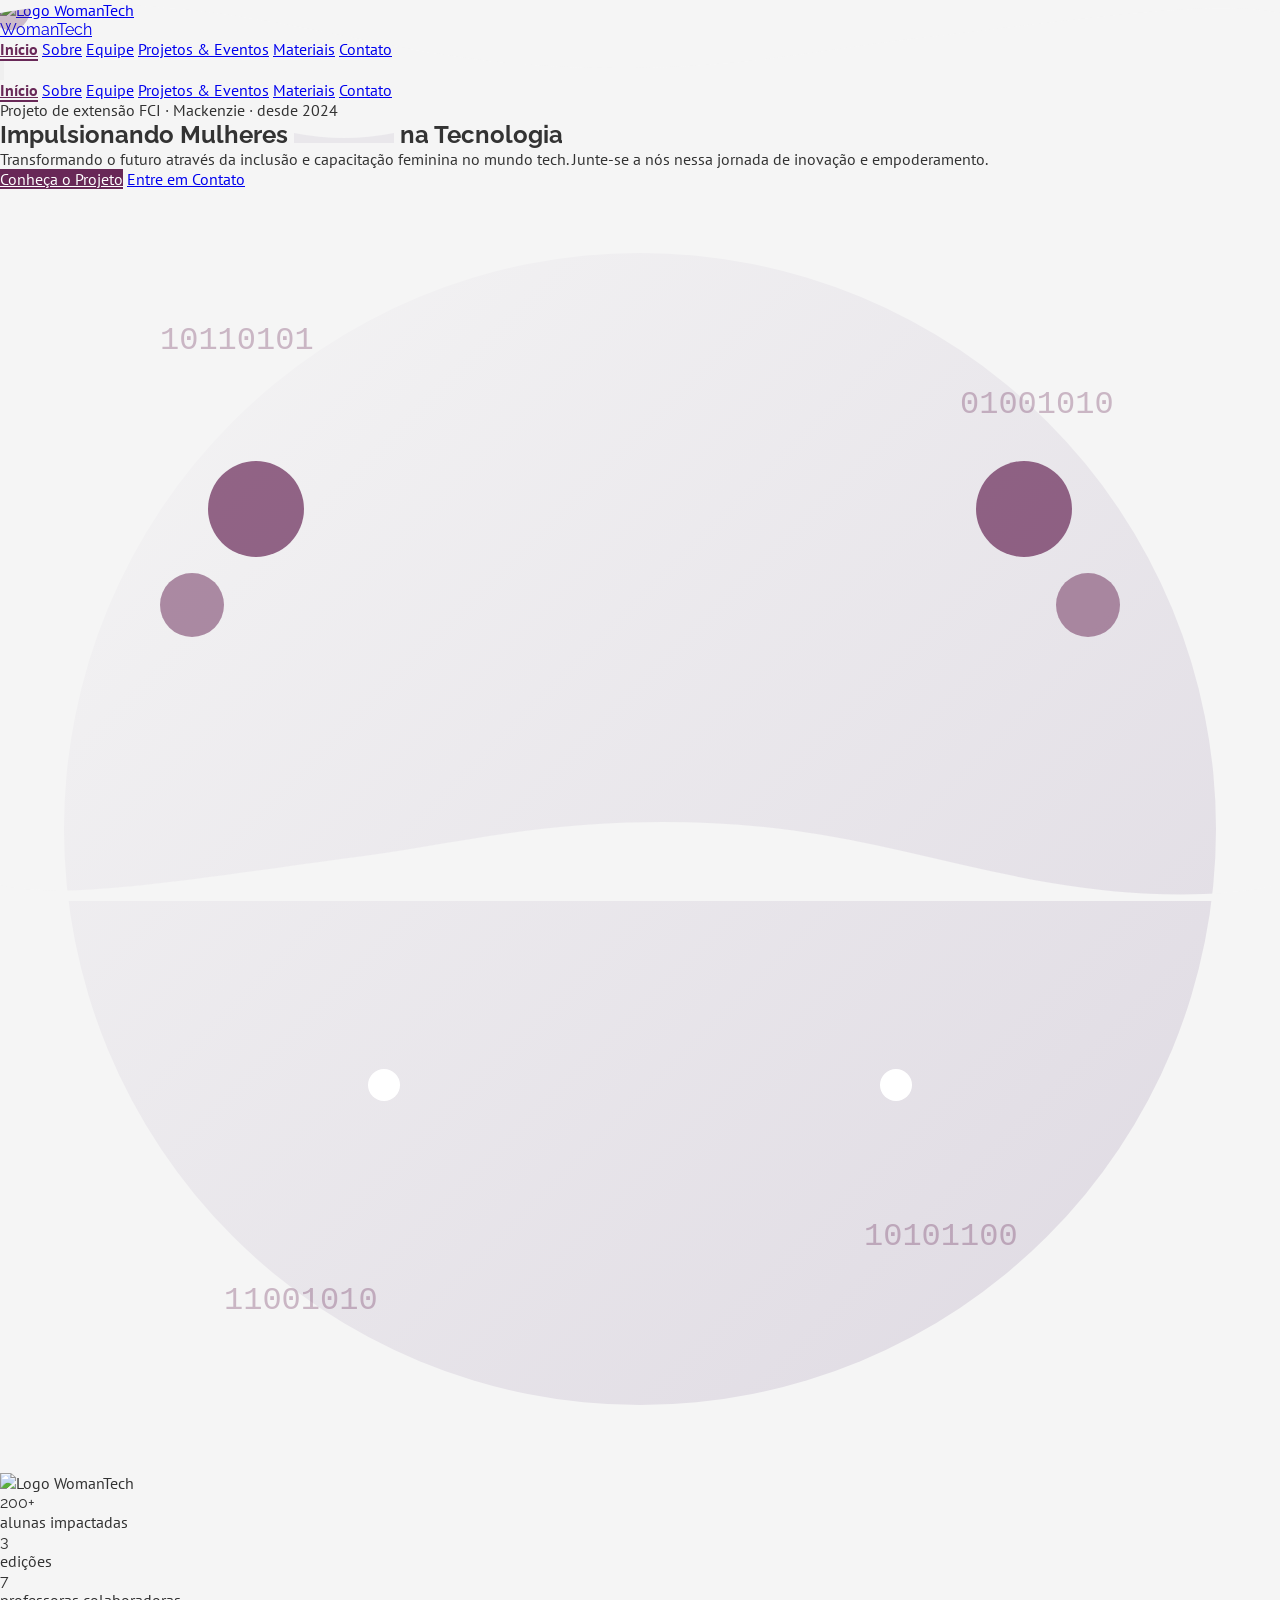
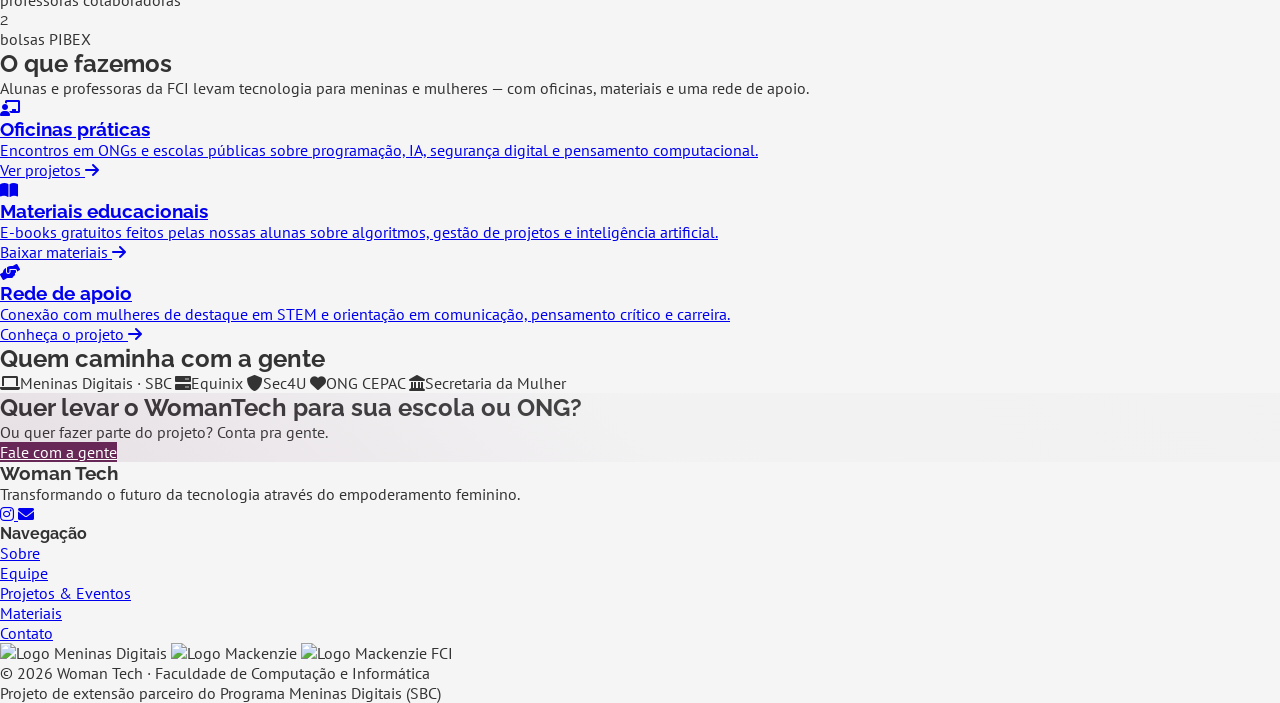
==== index.html @ 576994d5 "Nova estrutura do site: páginas separadas (Início, Sobre, Equipe, Projetos & Eventos, Materiais, Con" ====
<!DOCTYPE html>
<html lang="pt-BR">
<head>
    <meta charset="UTF-8">
    <meta name="viewport" content="width=device-width, initial-scale=1.0">
    <title>Woman Tech - Impulsionando Mulheres na Tecnologia</title>
    <meta name="description" content="O WomanTech é um projeto de extensão da FCI-Mackenzie, parceiro do Meninas Digitais (SBC), que desperta o interesse de meninas e mulheres pela tecnologia.">

    <link rel="apple-touch-icon" sizes="180x180" href="assets/favicon/apple-touch-icon.png">
    <link rel="icon" type="image/png" sizes="32x32" href="assets/favicon/favicon-32x32.png">
    <link rel="icon" type="image/png" sizes="16x16" href="assets/favicon/favicon-16x16.png">

    <link href="https://fonts.googleapis.com/css2?family=PT+Sans:wght@400;700&family=Raleway:wght@300;400;600;700&display=swap" rel="stylesheet">
    <link href="https://cdnjs.cloudflare.com/ajax/libs/font-awesome/6.0.0-beta3/css/all.min.css" rel="stylesheet">
    <script src="https://cdn.tailwindcss.com"></script>
    <link rel="stylesheet" href="css/style.css">
    <script src="js/script.js"></script>
</head>

<body data-page="inicio">
    <div id="header"></div>

    <main>
    <section id="home" class="relative min-h-screen flex items-center pt-16 overflow-hidden bg-gradient-to-br from-[#682857] to-[#8d5e81]">
        <div class="blob bg-[#Ded9e2] w-96 h-96 top-20 left-20 animate-pulse"></div>
        <div class="blob bg-[#8d5e81] w-80 h-80 bottom-20 right-20 animate-pulse" style="animation-delay: 2s;"></div>

        <div class="container mx-auto px-4 py-16 flex flex-col md:flex-row items-center justify-between relative z-10">
            <div class="md:w-1/2 text-white mb-10 md:mb-0">
                <span class="inline-block bg-white/15 text-white text-sm font-bold px-4 py-1 rounded-full mb-6">Projeto de extensão FCI · Mackenzie · desde 2024</span>
                <h1 class="text-4xl md:text-6xl font-bold mb-6 leading-tight">
                    Impulsionando
                    <span class="text-[#F5f5f5] relative">
                        Mulheres
                        <svg class="absolute -bottom-2 left-0 w-full" height="10" viewBox="0 0 100 10" preserveAspectRatio="none">
                            <path d="M0,0 Q50,10 100,0 L100,10 L0,10 Z" fill="#Ded9e2" opacity="0.5"></path>
                        </svg>
                    </span>
                    na Tecnologia
                </h1>
                <p class="text-lg md:text-xl mb-8 opacity-90">
                    Transformando o futuro através da inclusão e capacitação feminina no mundo tech.
                    Junte-se a nós nessa jornada de inovação e empoderamento.
                </p>
                <div class="flex flex-wrap gap-4">
                    <a href="sobre.html" class="btn-primary px-8 py-3 rounded-full font-bold">Conheça o Projeto</a>
                    <a href="contato.html" class="bg-transparent border-2 border-white text-white px-8 py-3 rounded-full font-bold hover:bg-white hover:text-[#682857] transition duration-300">Entre em Contato</a>
                </div>
            </div>

            <div class="md:w-1/2 flex justify-center">
                <div class="relative w-[320px] h-[320px] md:w-[400px] md:h-[400px] flex items-center justify-center">
                    <svg class="absolute top-0 left-0 z-0 w-full h-full" viewBox="0 0 400 400" xmlns="http://www.w3.org/2000/svg" aria-hidden="true">
                        <defs>
                            <linearGradient id="grad1" x1="0%" y1="0%" x2="100%" y2="100%">
                                <stop offset="0%" style="stop-color:#F5f5f5;stop-opacity:1"></stop>
                                <stop offset="100%" style="stop-color:#Ded9e2;stop-opacity:1"></stop>
                            </linearGradient>
                        </defs>
                        <circle cx="200" cy="200" r="180" fill="url(#grad1)"></circle>
                        <circle cx="120" cy="280" r="5" fill="white"></circle>
                        <circle cx="280" cy="280" r="5" fill="white"></circle>
                        <circle cx="320" cy="100" r="15" fill="#682857" opacity="0.7"></circle>
                        <circle cx="340" cy="130" r="10" fill="#8d5e81" opacity="0.7"></circle>
                        <circle cx="80" cy="100" r="15" fill="#682857" opacity="0.7"></circle>
                        <circle cx="60" cy="130" r="10" fill="#8d5e81" opacity="0.7"></circle>
                        <text x="50" y="50" font-family="monospace" font-size="10" fill="#682857" opacity="0.3">10110101</text>
                        <text x="300" y="70" font-family="monospace" font-size="10" fill="#682857" opacity="0.3">01001010</text>
                        <text x="70" y="350" font-family="monospace" font-size="10" fill="#682857" opacity="0.3">11001010</text>
                        <text x="270" y="330" font-family="monospace" font-size="10" fill="#682857" opacity="0.3">10101100</text>
                    </svg>
                    <div class="absolute top-1/2 left-1/2 transform -translate-x-1/2 -translate-y-1/2 z-10">
                        <img src="assets/icons/Variação_logo_elíptica_fundo_branco-removebg-preview.png" alt="Logo WomanTech" class="w-40 h-40 md:w-48 md:h-48 object-contain">
                    </div>
                    <div class="absolute top-0 left-0 w-full h-full z-0">
                        <div class="absolute w-16 h-16 rounded-full bg-[#682857] opacity-20 animate-ping" style="top: 20%; left: 70%; animation-duration: 3s;"></div>
                        <div class="absolute w-12 h-12 rounded-full bg-[#8d5e81] opacity-20 animate-ping" style="top: 60%; left: 20%; animation-duration: 4s;"></div>
                        <div class="absolute w-8 h-8 rounded-full bg-[#Ded9e2] opacity-20 animate-ping" style="top: 40%; left: 40%; animation-duration: 5s;"></div>
                    </div>
                </div>
            </div>
        </div>
        <div class="hero-wave">
            <svg data-name="Layer 1" xmlns="http://www.w3.org/2000/svg" viewBox="0 0 1200 120" preserveAspectRatio="none">
                <path d="M321.39,56.44c58-10.79,114.16-30.13,172-41.86,82.39-16.72,168.19-17.73,250.45-.39C823.78,31,906.67,72,985.66,92.83c70.05,18.48,146.53,26.09,214.34,3V120H0V95.8C57.32,118.92,163.89,91.2,321.39,56.44Z" class="shape-fill"></path>
            </svg>
        </div>
    </section>

    <!-- NÚMEROS -->
    <section class="relative z-10 -mt-6 pb-10">
        <div class="container mx-auto px-4">
            <div class="bg-white rounded-2xl shadow-lg grid grid-cols-2 md:grid-cols-4 divide-y md:divide-y-0 md:divide-x divide-gray-100">
                <div class="p-8 text-center"><div class="text-4xl md:text-5xl font-bold text-[#682857]" style="font-family:'Raleway',sans-serif">200+</div><p class="text-gray-600 mt-1">alunas impactadas</p></div>
                <div class="p-8 text-center"><div class="text-4xl md:text-5xl font-bold text-[#682857]" style="font-family:'Raleway',sans-serif">3</div><p class="text-gray-600 mt-1">edições</p></div>
                <div class="p-8 text-center"><div class="text-4xl md:text-5xl font-bold text-[#682857]" style="font-family:'Raleway',sans-serif">7</div><p class="text-gray-600 mt-1">professoras colaboradoras</p></div>
                <div class="p-8 text-center"><div class="text-4xl md:text-5xl font-bold text-[#682857]" style="font-family:'Raleway',sans-serif">2</div><p class="text-gray-600 mt-1">bolsas PIBEX</p></div>
            </div>
        </div>
    </section>

    <!-- O QUE FAZEMOS -->
    <section class="py-20">
        <div class="container mx-auto px-4">
            <div class="text-center mb-16">
                <h2 class="text-4xl font-bold text-[#682857] mb-4">O que fazemos</h2>
                <div class="w-24 h-1 bg-[#8d5e81] mx-auto rounded-full mb-6"></div>
                <p class="text-lg text-gray-600 max-w-3xl mx-auto">Alunas e professoras da FCI levam tecnologia para meninas e mulheres — com oficinas, materiais e uma rede de apoio.</p>
            </div>
            <div class="grid grid-cols-1 md:grid-cols-3 gap-8">
                <a href="projetos.html" class="card reveal bg-white p-8 rounded-xl shadow-md relative block">
                    <div class="text-4xl text-[#682857] mb-4"><i class="fas fa-chalkboard-teacher"></i></div>
                    <h3 class="text-xl font-bold mb-2">Oficinas práticas</h3>
                    <p class="text-gray-600 mb-4">Encontros em ONGs e escolas públicas sobre programação, IA, segurança digital e pensamento computacional.</p>
                    <span class="text-[#682857] font-bold">Ver projetos <i class="fas fa-arrow-right ml-1"></i></span>
                </a>
                <a href="materiais.html" class="card reveal bg-white p-8 rounded-xl shadow-md relative block">
                    <div class="text-4xl text-[#682857] mb-4"><i class="fas fa-book-open"></i></div>
                    <h3 class="text-xl font-bold mb-2">Materiais educacionais</h3>
                    <p class="text-gray-600 mb-4">E-books gratuitos feitos pelas nossas alunas sobre algoritmos, gestão de projetos e inteligência artificial.</p>
                    <span class="text-[#682857] font-bold">Baixar materiais <i class="fas fa-arrow-right ml-1"></i></span>
                </a>
                <a href="sobre.html" class="card reveal bg-white p-8 rounded-xl shadow-md relative block">
                    <div class="text-4xl text-[#682857] mb-4"><i class="fas fa-hands-helping"></i></div>
                    <h3 class="text-xl font-bold mb-2">Rede de apoio</h3>
                    <p class="text-gray-600 mb-4">Conexão com mulheres de destaque em STEM e orientação em comunicação, pensamento crítico e carreira.</p>
                    <span class="text-[#682857] font-bold">Conheça o projeto <i class="fas fa-arrow-right ml-1"></i></span>
                </a>
            </div>
        </div>
    </section>

    <!-- PARCEIROS -->
    <section class="pb-20">
        <div class="container mx-auto px-4 text-center">
            <h2 class="text-2xl font-bold text-[#682857] mb-8">Quem caminha com a gente</h2>
            <div class="flex flex-wrap justify-center gap-4">
                <span class="bg-white shadow-sm rounded-full px-6 py-3 font-bold text-gray-700"><i class="fas fa-laptop text-[#682857] mr-2"></i>Meninas Digitais · SBC</span>
                <span class="bg-white shadow-sm rounded-full px-6 py-3 font-bold text-gray-700"><i class="fas fa-server text-[#682857] mr-2"></i>Equinix</span>
                <span class="bg-white shadow-sm rounded-full px-6 py-3 font-bold text-gray-700"><i class="fas fa-shield-alt text-[#682857] mr-2"></i>Sec4U</span>
                <span class="bg-white shadow-sm rounded-full px-6 py-3 font-bold text-gray-700"><i class="fas fa-heart text-[#682857] mr-2"></i>ONG CEPAC</span>
                <span class="bg-white shadow-sm rounded-full px-6 py-3 font-bold text-gray-700"><i class="fas fa-landmark text-[#682857] mr-2"></i>Secretaria da Mulher</span>
            </div>
        </div>
    </section>

    <!-- CHAMADA -->
    <section class="pb-10">
        <div class="container mx-auto px-4">
            <div class="animated-bg bg-white rounded-2xl shadow-lg p-10 md:p-14 flex flex-col md:flex-row items-center justify-between gap-6">
                <div class="relative z-10">
                    <h2 class="text-3xl font-bold text-[#682857] mb-2">Quer levar o WomanTech para sua escola ou ONG?</h2>
                    <p class="text-gray-600 text-lg">Ou quer fazer parte do projeto? Conta pra gente.</p>
                </div>
                <a href="contato.html" class="btn-primary relative z-10 px-8 py-3 rounded-full font-bold whitespace-nowrap">Fale com a gente</a>
            </div>
        </div>
    </section>
    </main>

    <div id="footer"></div>
</body>
</html>
---- css/style.css ----
:root {
    --primary: #682857;
    --secondary: #8d5e81;
    --light-gray: #D3d3d3;
    --lighter-gray: #Ded9e2;
    --white-gray: #F5f5f5;
}

* {
    margin: 0;
    padding: 0;
    box-sizing: border-box;
}

body {
    font-family: 'PT Sans', sans-serif;
    background-color: var(--white-gray);
    color: #333;
    overflow-x: hidden;
    min-height: 100vh;
}

h1, h2, h3, h4, h5, h6 {
    font-family: 'Raleway', sans-serif;
    font-weight: 700;
}

.hero-wave {
    position: absolute;
    bottom: -1px;
    left: 0;
    width: 100%;
    overflow: visible;
    line-height: 0;
    z-index: 1;
}

.hero-wave svg {
    position: relative;
    display: block;
    width: 100%;
    height: 80px;
}

.hero-wave .shape-fill {
    fill: var(--white-gray);
}

.blob {
    position: absolute;
    z-index: 0;
    border-radius: 50%;
    filter: blur(40px);
    opacity: 0.6;
}

/* ── Navegação ───────────────────────────── */
.nav-link {
    position: relative;
    transition: all 0.3s ease;
}

.nav-link::after {
    content: '';
    position: absolute;
    width: 0;
    height: 2px;
    bottom: -2px;
    left: 0;
    background-color: var(--primary);
    transition: width 0.3s ease;
}

.nav-link:hover::after,
.nav-link.active::after {
    width: 100%;
}

.nav-link.active {
    color: var(--primary);
    font-weight: 700;
}

/* ── Cards ───────────────────────────────── */
.card {
    transition: all 0.3s ease;
    overflow: hidden;
}

.card:hover {
    transform: translateY(-10px);
    box-shadow: 0 15px 30px rgba(104, 40, 87, 0.2);
}

.card::before {
    content: '';
    position: absolute;
    top: -10px;
    left: -10px;
    width: 40px;
    height: 40px;
    border-radius: 50%;
    background-color: var(--primary);
    opacity: 0.1;
    z-index: 0;
    transition: all 0.5s ease;
}

.card:hover::before {
    transform: scale(10);
    opacity: 0.05;
}

.card > * {
    position: relative;
    z-index: 1;
}

.team-card {
    width: 15rem;
    transition: all 0.3s ease;
}

.team-card:hover {
    transform: translateY(-5px);
}

.team-card .overlay {
    position: absolute;
    bottom: 0;
    left: 0;
    right: 0;
    background: linear-gradient(to top, rgba(104, 40, 87, 0.92), transparent);
    overflow: hidden;
    width: 100%;
    height: 0;
    transition: .5s ease;
}

.team-card:hover .overlay,
.team-card:focus-within .overlay {
    height: 100%;
}

.social-icon {
    transition: all 0.3s ease;
}

.social-icon:hover {
    transform: translateY(-5px);
}

.animated-bg {
    position: relative;
    overflow: hidden;
}

.animated-bg::before {
    content: '';
    position: absolute;
    top: -50%;
    left: -50%;
    width: 200%;
    height: 200%;
    background: linear-gradient(45deg,
        rgba(141, 94, 129, 0.1) 0%,
        rgba(104, 40, 87, 0.1) 25%,
        rgba(222, 217, 226, 0.1) 50%,
        rgba(211, 211, 211, 0.1) 75%,
        rgba(245, 245, 245, 0.1) 100%);
    animation: rotate 10s linear infinite;
    z-index: 0;
}

@keyframes rotate {
    0% { transform: rotate(0deg); }
    100% { transform: rotate(360deg); }
}

.btn-primary {
    background-color: var(--primary);
    color: white;
    transition: all 0.3s ease;
    position: relative;
    overflow: hidden;
    z-index: 1;
}

.btn-primary::before {
    content: '';
    position: absolute;
    top: 0;
    left: -100%;
    width: 100%;
    height: 100%;
    background: linear-gradient(90deg, transparent, rgba(255,255,255,0.2), transparent);
    transition: all 0.6s ease;
    z-index: -1;
}

.btn-primary:hover::before {
    left: 100%;
}

.btn-primary:hover {
    background-color: var(--secondary);
    transform: translateY(-3px);
    box-shadow: 0 10px 20px rgba(104, 40, 87, 0.3);
}

.project-card {
    background: #fff;
    transition: all 0.3s ease;
    overflow: hidden;
}

.project-card:hover {
    transform: translateY(-5px);
    box-shadow: 0 15px 30px rgba(104, 40, 87, 0.18);
}

.project-card img {
    transition: all 0.5s ease;
}

.project-card:hover img {
    transform: scale(1.06);
}

.publication-card {
    transition: all 0.3s ease;
}

.publication-card:hover {
    transform: translateY(-5px);
    box-shadow: 0 10px 20px rgba(104, 40, 87, 0.2);
}

.contact-icon {
    transition: all 0.3s ease;
}

.contact-icon:hover {
    transform: scale(1.1);
    color: var(--primary);
}

.footer-wave {
    position: absolute;
    top: -1px;
    left: 0;
    width: 100%;
    overflow: visible;
    line-height: 0;
    transform: rotate(180deg);
}

.footer-wave svg {
    position: relative;
    display: block;
    width: 100%;
    height: 70px;
}

.footer-wave .shape-fill {
    fill: var(--white-gray);
}

/* ── Filtros (Equipe / Projetos) ──────────── */
.filter-btn {
    background: #fff;
    color: var(--primary);
    border: 2px solid var(--lighter-gray);
    transition: all 0.25s ease;
}

.filter-btn:hover {
    border-color: var(--secondary);
}

.filter-btn.active {
    background: var(--primary);
    border-color: var(--primary);
    color: #fff;
}

/* ── Linha do tempo (Sobre) ───────────────── */
.timeline {
    position: relative;
}

.timeline::before {
    content: '';
    position: absolute;
    left: 11px;
    top: 6px;
    bottom: 6px;
    width: 2px;
    background: var(--lighter-gray);
}

.timeline-dot {
    position: absolute;
    left: 4px;
    top: 4px;
    width: 16px;
    height: 16px;
    border-radius: 50%;
    background: var(--primary);
    box-shadow: 0 0 0 4px var(--white-gray);
}

/* ── Formulário ───────────────────────────── */
.form-field {
    width: 100%;
    border: 1px solid #d1d5db;
    border-radius: 0.5rem;
    padding: 0.6rem 1rem;
    background: #fff;
    transition: box-shadow 0.2s ease, border-color 0.2s ease;
}

.form-field:focus {
    outline: none;
    border-color: var(--primary);
    box-shadow: 0 0 0 3px rgba(104, 40, 87, 0.2);
}

/* Animação de entrada */
.reveal {
    opacity: 0;
    transform: translateY(20px);
    transition: opacity 0.6s ease, transform 0.6s ease;
}

.reveal.visible {
    opacity: 1;
    transform: translateY(0);
}

@media (prefers-reduced-motion: reduce) {
    .reveal { opacity: 1; transform: none; transition: none; }
    .animated-bg::before, .animate-ping, .animate-pulse { animation: none; }
}
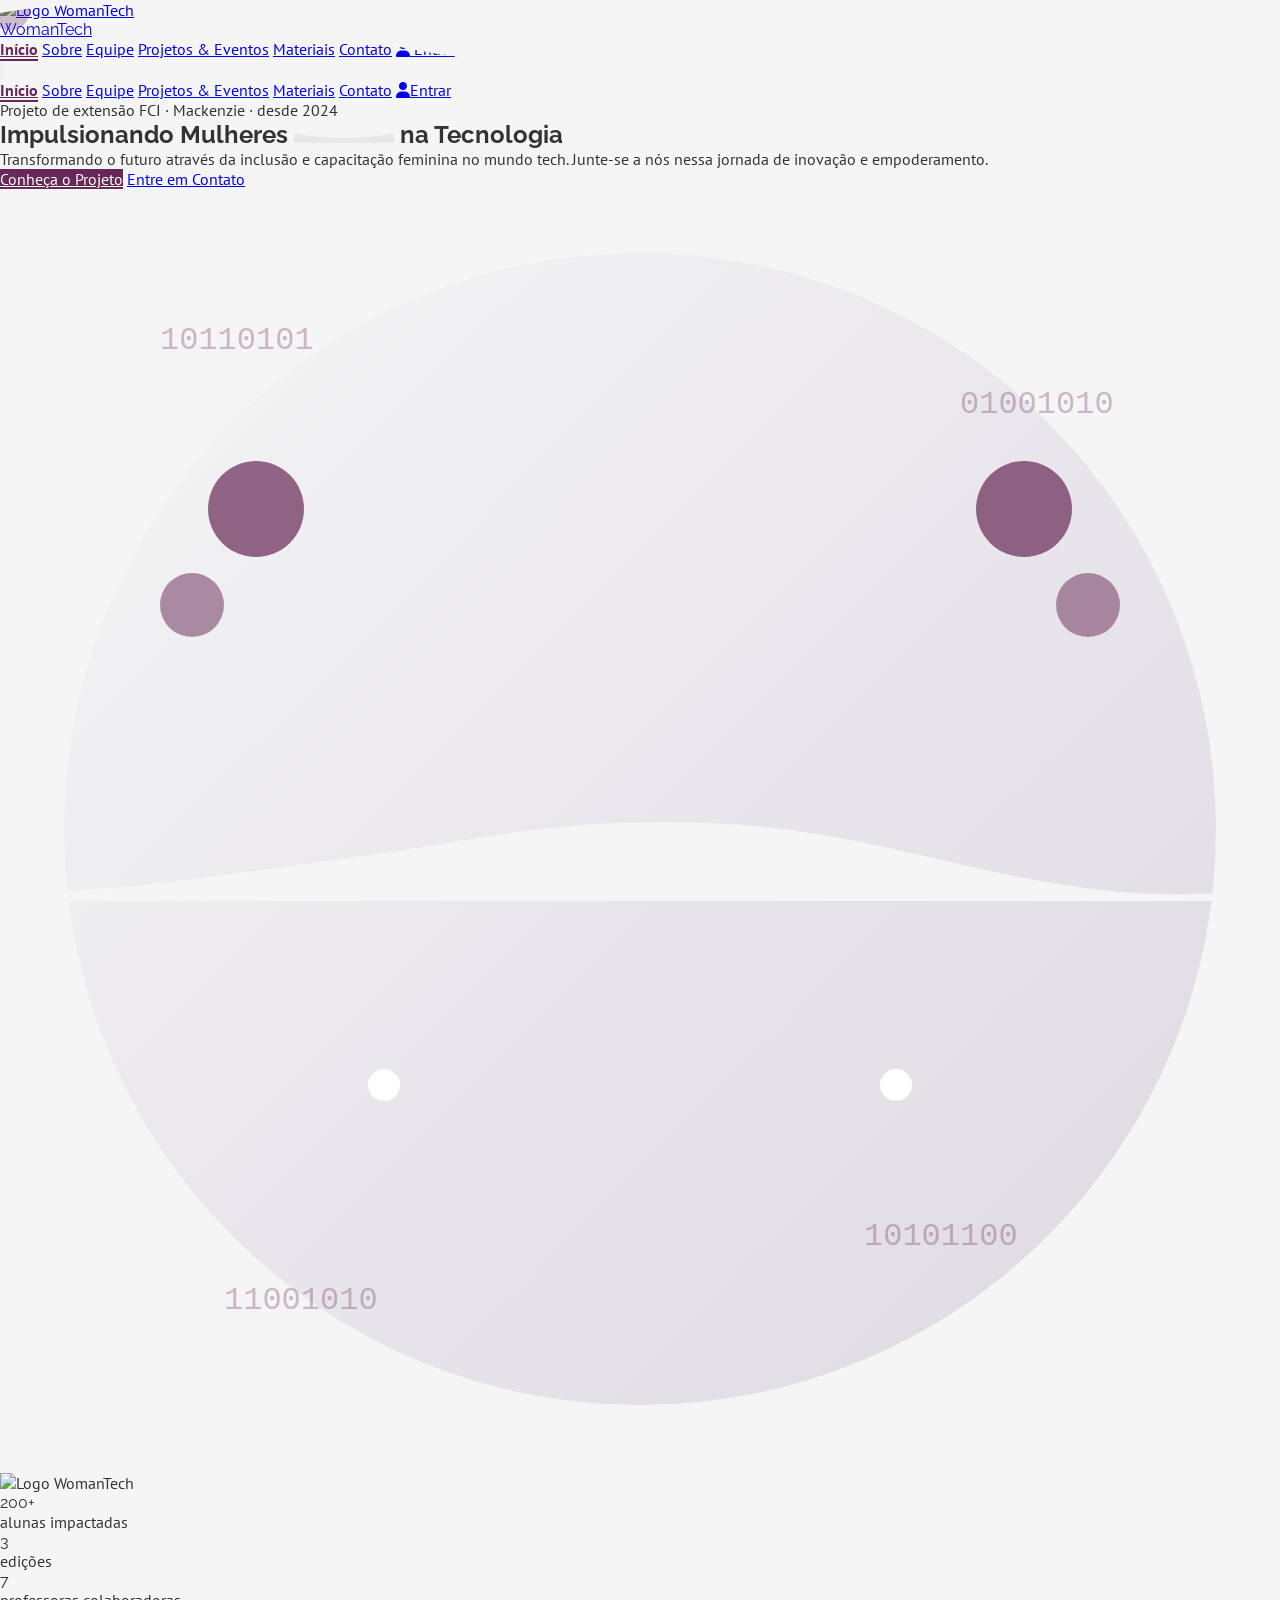
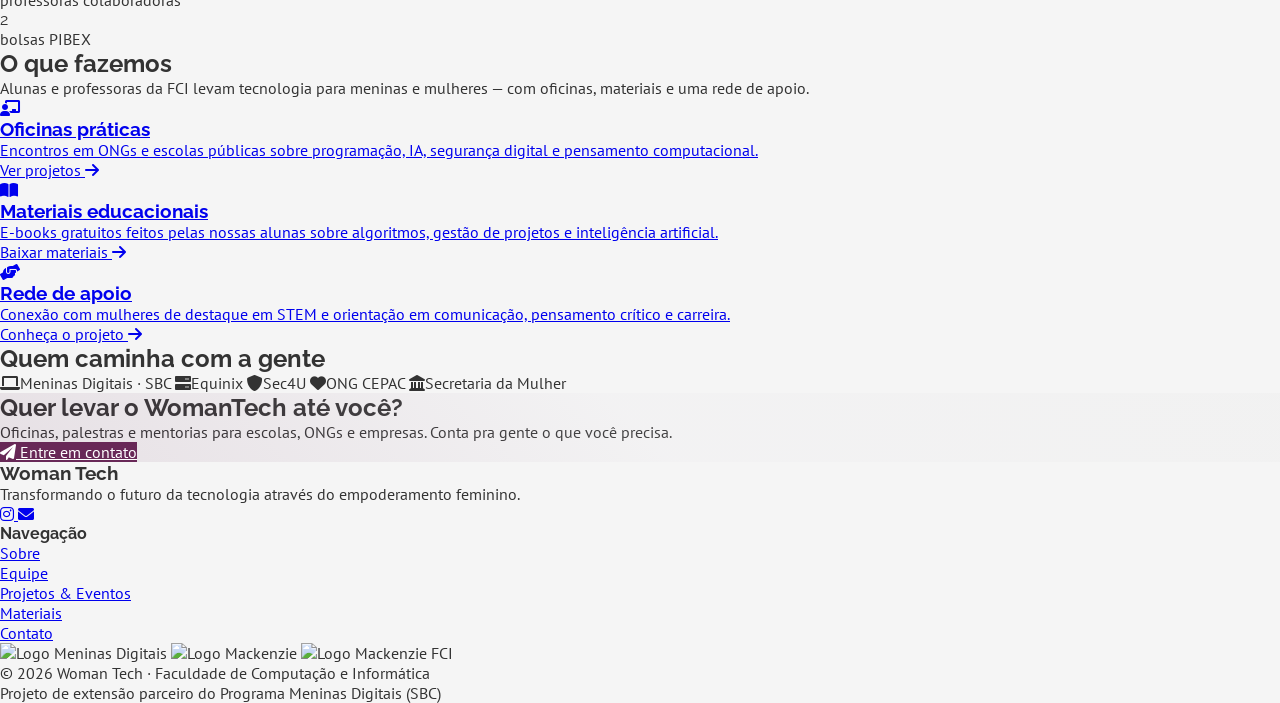
==== commit fd230f51: "Formulário de contato no novo modelo, botão de contato no fim das páginas e painel de admin para pub" ====
--- a/index.html
+++ b/index.html
@@ -144,18 +144,6 @@
         </div>
     </section>
 
-    <!-- CHAMADA -->
-    <section class="pb-10">
-        <div class="container mx-auto px-4">
-            <div class="animated-bg bg-white rounded-2xl shadow-lg p-10 md:p-14 flex flex-col md:flex-row items-center justify-between gap-6">
-                <div class="relative z-10">
-                    <h2 class="text-3xl font-bold text-[#682857] mb-2">Quer levar o WomanTech para sua escola ou ONG?</h2>
-                    <p class="text-gray-600 text-lg">Ou quer fazer parte do projeto? Conta pra gente.</p>
-                </div>
-                <a href="contato.html" class="btn-primary relative z-10 px-8 py-3 rounded-full font-bold whitespace-nowrap">Fale com a gente</a>
-            </div>
-        </div>
-    </section>
     </main>
 
     <div id="footer"></div>
